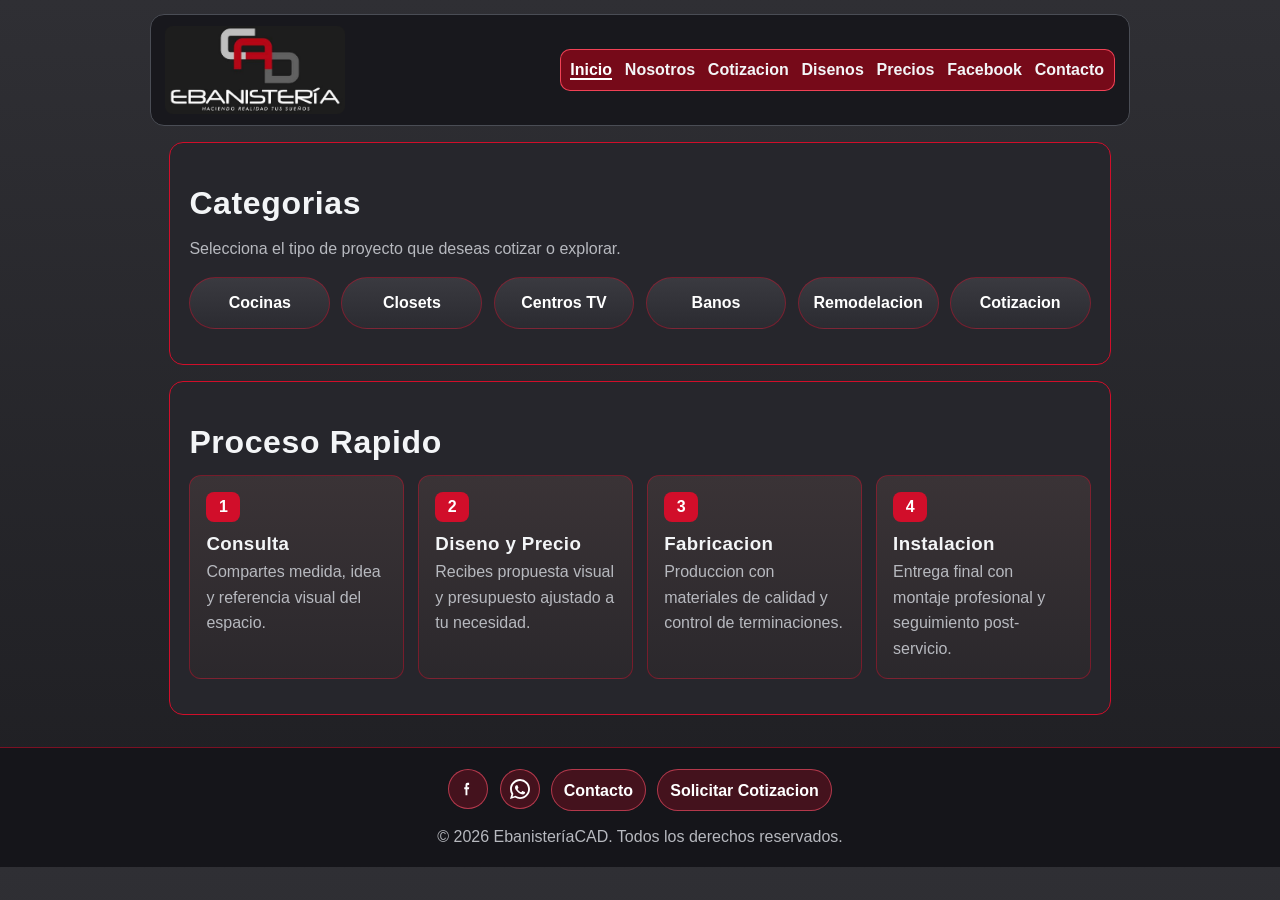
==== index.html @ e6ae1161 "Initial commit: Evanisteria CAD website" ====
﻿<!DOCTYPE html>
<html lang="en">
<head>
  <meta charset="UTF-8" />
  <meta name="viewport" content="width=device-width, initial-scale=1.0" />
  <title>EbanisteríaCAD - Inicio</title>
  <link rel="stylesheet" href="styles.css" />
</head>
<body>
  <header class="site-topbar">
    <a class="brand-logo-link" href="index.html">
      <img class="brand-logo" src="assets/logo.jpg" alt="EbanisteriaCAD logo" />
    </a>
    <nav class="top-links-nav">
      <ul>
        <li><a class="active" href="index.html">Inicio</a></li>
        <li><a href="about.html">Nosotros</a></li>
        <li><a href="quote.html">Cotizacion</a></li>
        <li><a href="designs.html">Disenos</a></li>
        <li><a href="pricing.html">Precios</a></li>
        <li><a href="facebook.html">Facebook</a></li>
        <li><a href="contact.html">Contacto</a></li>
      </ul>
    </nav>
  </header>

  <main>
    <section id="home-links">
      <h2>Categorias</h2>
      <p>Selecciona el tipo de proyecto que deseas cotizar o explorar.</p>
      <div class="category-strip">
        <a class="category-pill" href="designs.html">Cocinas</a>
        <a class="category-pill" href="designs.html">Closets</a>
        <a class="category-pill" href="designs.html">Centros TV</a>
        <a class="category-pill" href="designs.html">Banos</a>
        <a class="category-pill" href="designs.html">Remodelacion</a>
        <a class="category-pill" href="quote.html">Cotizacion</a>
      </div>
    </section>

    <section id="quick-process">
      <h2>Proceso Rapido</h2>
      <div class="process-grid">
        <article class="process-step">
          <span class="step-index">1</span>
          <h3>Consulta</h3>
          <p>Compartes medida, idea y referencia visual del espacio.</p>
        </article>
        <article class="process-step">
          <span class="step-index">2</span>
          <h3>Diseno y Precio</h3>
          <p>Recibes propuesta visual y presupuesto ajustado a tu necesidad.</p>
        </article>
        <article class="process-step">
          <span class="step-index">3</span>
          <h3>Fabricacion</h3>
          <p>Produccion con materiales de calidad y control de terminaciones.</p>
        </article>
        <article class="process-step">
          <span class="step-index">4</span>
          <h3>Instalacion</h3>
          <p>Entrega final con montaje profesional y seguimiento post-servicio.</p>
        </article>
      </div>
    </section>
  </main>

  <footer class="site-footer">
    <div class="footer-links">
      <a class="footer-link icon-only" href="https://www.facebook.com/share/1GQxtdCVWr/" target="_blank" rel="noopener noreferrer" aria-label="Facebook" title="Facebook">
        <svg viewBox="0 0 16 16" aria-hidden="true">
          <path d="M8.94 6.5H7.5V5.3c0-.35.23-.43.39-.43h1V3.01L7.6 3C6.26 3 6 4.03 6 5.2v1.3H5v1.7h1v4.8h1.5V8.2h1.27l.17-1.7z"/>
        </svg>
        <span class="sr-only">Facebook</span>
      </a>
      <a class="footer-link icon-only" href="https://wa.me/17874464469" target="_blank" rel="noopener noreferrer" aria-label="WhatsApp" title="WhatsApp">
        <svg viewBox="0 0 16 16" aria-hidden="true">
          <path d="M13.601 2.326A7.854 7.854 0 0 0 8 0C3.582 0 0 3.582 0 8a7.95 7.95 0 0 0 1.149 4.106L0 16l4.014-1.123A7.93 7.93 0 0 0 8 16c4.418 0 8-3.582 8-8 0-2.136-.832-4.146-2.399-5.674zM8 14.5a6.47 6.47 0 0 1-3.316-.913l-.237-.142-2.382.666.636-2.322-.154-.238A6.472 6.472 0 0 1 1.5 8C1.5 4.41 4.41 1.5 8 1.5S14.5 4.41 14.5 8 11.59 14.5 8 14.5zm3.615-4.261c-.197-.099-1.17-.578-1.351-.643-.181-.066-.312-.099-.444.099-.131.197-.51.643-.624.775-.115.132-.23.148-.427.05-.197-.099-.83-.306-1.58-.975-.584-.52-.978-1.162-1.093-1.36-.115-.197-.012-.304.087-.403.089-.088.197-.23.296-.345.099-.115.132-.197.197-.329.066-.132.033-.247-.017-.346-.05-.099-.444-1.071-.608-1.469-.16-.387-.323-.334-.444-.34l-.378-.007a.726.726 0 0 0-.526.247c-.181.197-.69.675-.69 1.646s.707 1.909.805 2.041c.099.132 1.39 2.124 3.37 2.977.471.203.839.324 1.126.415.473.15.904.129 1.244.078.38-.057 1.17-.478 1.336-.94.165-.461.165-.857.115-.94-.05-.083-.181-.132-.378-.23z"/>
        </svg>
        <span class="sr-only">WhatsApp</span>
      </a>
      <a class="footer-link" href="contact.html">Contacto</a>
      <a class="footer-link" href="quote.html">Solicitar Cotizacion</a>
    </div>
    <p>&copy; 2026 EbanisteríaCAD. Todos los derechos reservados.</p>
  </footer>

  <script src="script.js"></script>
</body>
</html>
---- styles.css ----
:root {
  --brand-bg: #1d1d21;
  --brand-bg-soft: #26262c;
  --brand-bg-card: #2f2f36;
  --brand-silver: #b7b9bf;
  --brand-white: #f3f5f7;
  --brand-red: #d10e2a;
  --brand-red-dark: #a00a21;
  --brand-line: #4a4d55;
}

* {
  margin: 0;
  padding: 0;
  box-sizing: border-box;
}

body {
  font-family: "Segoe UI", Tahoma, Geneva, Verdana, sans-serif;
  line-height: 1.6;
  background: linear-gradient(180deg, #2f2f34 0%, #1e1e22 100%);
  color: var(--brand-white);
}

.site-topbar {
  max-width: 980px;
  margin: 0.9rem auto 0;
  padding: 0.65rem 0.9rem;
  display: flex;
  align-items: center;
  justify-content: space-between;
  gap: 1rem;
  background: rgba(24, 24, 28, 0.94);
  border: 1px solid var(--brand-line);
  border-radius: 14px;
  position: sticky;
  top: 0.6rem;
  z-index: 20;
  backdrop-filter: blur(4px);
}

.brand-logo-link {
  display: inline-flex;
  align-items: center;
  text-decoration: none;
}

.brand-logo {
  width: 180px;
  max-width: 42vw;
  height: auto;
  border-radius: 8px;
}

.top-links-nav {
  background: rgba(146, 8, 26, 0.78);
  border: 1px solid rgba(255, 72, 92, 0.9);
  border-radius: 10px;
  padding: 0.45rem 0.6rem;
}

.top-links-nav ul {
  list-style: none;
  display: flex;
  justify-content: center;
  gap: 0.8rem;
  margin: 0;
  flex-wrap: wrap;
}

.top-links-nav a {
  color: var(--brand-white);
  text-decoration: none;
  font-weight: 700;
  border-bottom: 2px solid transparent;
  transition: color 0.2s ease, border-color 0.2s ease;
}

.top-links-nav a:hover,
.top-links-nav a.active {
  color: #fff;
  border-color: #fff;
}

main {
  max-width: 980px;
  margin: auto;
}

section {
  padding: 2.2rem 1.2rem;
}

h1,
h2,
h3 {
  letter-spacing: 0.02em;
}

h2 {
  font-size: clamp(1.55rem, 2.5vw, 2rem);
  margin-bottom: 0.4rem;
}

p {
  color: var(--brand-silver);
}

.accent-line {
  width: 92px;
  height: 4px;
  margin: 0.8rem auto 0;
  border-radius: 999px;
  background: var(--brand-red);
}

#about,
#quote,
#designs,
#pricing,
#contact,
#facebook,
#home-links,
#quick-process {
  background: var(--brand-bg-soft);
  border: 1px solid var(--brand-red);
  border-radius: 14px;
  margin: 1rem 1.2rem;
}

#home-links p {
  margin-bottom: 1rem;
}

.category-strip {
  display: grid;
  grid-template-columns: repeat(auto-fit, minmax(140px, 1fr));
  gap: 0.7rem;
}

.category-pill {
  display: block;
  text-align: center;
  text-decoration: none;
  color: #fff;
  font-weight: 700;
  padding: 0.75rem 0.55rem;
  border: 1px solid rgba(209, 14, 42, 0.45);
  border-radius: 999px;
  background: linear-gradient(180deg, #3a3a40 0%, #2b2b31 100%);
  transition: border-color 0.2s ease, transform 0.2s ease, background 0.2s ease;
}

.category-pill:hover {
  border-color: #ff5b72;
  transform: translateY(-2px);
  background: linear-gradient(180deg, #4a3a3f 0%, #33272a 100%);
}

.design-gallery,
.product-gallery {
  display: grid;
  grid-template-columns: repeat(auto-fit, minmax(220px, 1fr));
  gap: 1rem;
  margin-top: 1rem;
}

.design-card,
.product-card {
  background: var(--brand-bg-card);
  padding: 1rem;
  border: 1px solid var(--brand-line);
  border-radius: 10px;
}

a.design-card {
  text-decoration: none;
  color: var(--brand-white);
  transition: border-color 0.2s ease, color 0.2s ease;
}

a.design-card:hover {
  border-color: var(--brand-red);
  color: #ffb7c2;
}

.process-grid {
  display: grid;
  grid-template-columns: repeat(auto-fit, minmax(210px, 1fr));
  gap: 0.9rem;
}

.process-step {
  background: linear-gradient(180deg, #3a3336 0%, #2b282c 100%);
  border: 1px solid rgba(209, 14, 42, 0.45);
  border-radius: 12px;
  padding: 1rem;
}

.step-index {
  display: inline-block;
  min-width: 34px;
  text-align: center;
  font-weight: 800;
  color: #fff;
  background: var(--brand-red);
  border-radius: 8px;
  margin-bottom: 0.45rem;
  padding: 0.15rem 0.4rem;
}

.product-placeholder {
  height: 150px;
  border-radius: 8px;
  background: linear-gradient(135deg, #3d3d45, #2c2c33);
  border: 1px dashed var(--brand-silver);
  margin-bottom: 0.7rem;
}

table {
  width: 100%;
  border-collapse: collapse;
  margin-top: 1rem;
}

table,
th,
td {
  border: 1px solid rgba(209, 14, 42, 0.55);
}

th {
  background: #33262a;
}

th,
td {
  padding: 0.6rem;
}

form {
  display: flex;
  flex-direction: column;
  gap: 0.6rem;
  margin-top: 1rem;
}

input,
textarea {
  padding: 0.65rem;
  border: 1px solid #5a5d66;
  background: #1a1a1f;
  color: var(--brand-white);
  border-radius: 8px;
}

button {
  background: var(--brand-red);
  color: var(--brand-white);
  padding: 0.75rem;
  border: none;
  cursor: pointer;
  border-radius: 8px;
  font-weight: 600;
  transition: background 0.2s ease;
}

button:hover {
  background: var(--brand-red-dark);
}

.fb-link {
  color: var(--brand-red);
}

footer {
  background: #15151a;
  color: var(--brand-silver);
  text-align: center;
  padding: 1.35rem 1rem 1.1rem;
  margin-top: 2rem;
  border-top: 1px solid rgba(209, 14, 42, 0.55);
}

.footer-links {
  display: flex;
  justify-content: center;
  flex-wrap: wrap;
  gap: 0.7rem;
  margin-bottom: 0.8rem;
}

.footer-link {
  display: inline-block;
  padding: 0.45rem 0.75rem;
  border-radius: 999px;
  text-decoration: none;
  font-weight: 700;
  color: #fff;
  background: rgba(209, 14, 42, 0.25);
  border: 1px solid rgba(255, 82, 108, 0.6);
}

.footer-link:hover {
  background: rgba(209, 14, 42, 0.38);
}

.footer-link svg {
  width: 20px;
  height: 20px;
  display: block;
  fill: currentColor;
}

.footer-link.icon-only {
  width: 40px;
  height: 40px;
  padding: 0;
  display: inline-flex;
  align-items: center;
  justify-content: center;
}

.sr-only {
  position: absolute;
  width: 1px;
  height: 1px;
  padding: 0;
  margin: -1px;
  overflow: hidden;
  clip: rect(0, 0, 0, 0);
  white-space: nowrap;
  border: 0;
}

@media (max-width: 640px) {
  section {
    padding: 1.6rem 1rem;
  }

  .site-topbar {
    flex-direction: column;
    align-items: stretch;
    padding: 0.65rem;
    margin-left: 0.4rem;
    margin-right: 0.4rem;
  }

  .brand-logo {
    width: 160px;
    margin: 0 auto;
  }

  .top-links-nav ul {
    gap: 0.45rem 0.8rem;
  }
}
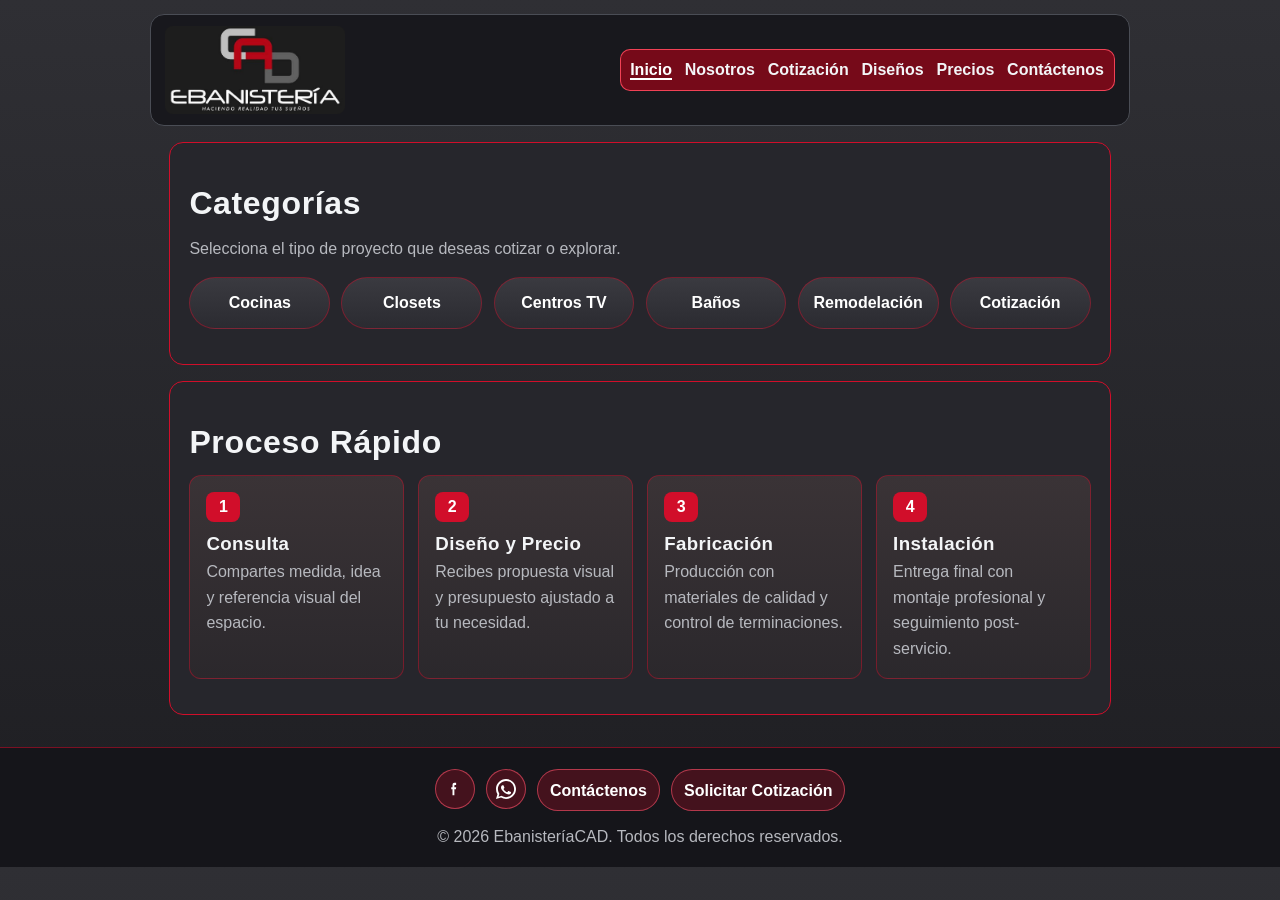
==== commit de1646c9: "Unificar header y corregir textos espanoles en todas las paginas" ====
--- a/index.html
+++ b/index.html
@@ -1,45 +1,44 @@
-﻿<!DOCTYPE html>
-<html lang="en">
+<!DOCTYPE html>
+<html lang="es">
 <head>
   <meta charset="UTF-8" />
   <meta name="viewport" content="width=device-width, initial-scale=1.0" />
-  <title>EbanisteríaCAD - Inicio</title>
+  <title>Ebanister�aCAD - Inicio</title>
   <link rel="stylesheet" href="styles.css" />
 </head>
 <body>
   <header class="site-topbar">
     <a class="brand-logo-link" href="index.html">
-      <img class="brand-logo" src="assets/logo.jpg" alt="EbanisteriaCAD logo" />
+      <img class="brand-logo" src="assets/logo.jpg" alt="Ebanister�aCAD logo" />
     </a>
     <nav class="top-links-nav">
       <ul>
         <li><a class="active" href="index.html">Inicio</a></li>
         <li><a href="about.html">Nosotros</a></li>
-        <li><a href="quote.html">Cotizacion</a></li>
-        <li><a href="designs.html">Disenos</a></li>
+        <li><a href="quote.html">Cotizaci�n</a></li>
+        <li><a href="designs.html">Dise�os</a></li>
         <li><a href="pricing.html">Precios</a></li>
-        <li><a href="facebook.html">Facebook</a></li>
-        <li><a href="contact.html">Contacto</a></li>
+        <li><a href="contact.html">Cont&aacute;ctenos</a></li>
       </ul>
     </nav>
   </header>
 
   <main>
     <section id="home-links">
-      <h2>Categorias</h2>
+      <h2>Categor�as</h2>
       <p>Selecciona el tipo de proyecto que deseas cotizar o explorar.</p>
       <div class="category-strip">
         <a class="category-pill" href="designs.html">Cocinas</a>
         <a class="category-pill" href="designs.html">Closets</a>
         <a class="category-pill" href="designs.html">Centros TV</a>
-        <a class="category-pill" href="designs.html">Banos</a>
-        <a class="category-pill" href="designs.html">Remodelacion</a>
-        <a class="category-pill" href="quote.html">Cotizacion</a>
+        <a class="category-pill" href="designs.html">Ba�os</a>
+        <a class="category-pill" href="designs.html">Remodelaci�n</a>
+        <a class="category-pill" href="quote.html">Cotizaci�n</a>
       </div>
     </section>
 
     <section id="quick-process">
-      <h2>Proceso Rapido</h2>
+      <h2>Proceso R�pido</h2>
       <div class="process-grid">
         <article class="process-step">
           <span class="step-index">1</span>
@@ -48,17 +47,17 @@
         </article>
         <article class="process-step">
           <span class="step-index">2</span>
-          <h3>Diseno y Precio</h3>
+          <h3>Dise�o y Precio</h3>
           <p>Recibes propuesta visual y presupuesto ajustado a tu necesidad.</p>
         </article>
         <article class="process-step">
           <span class="step-index">3</span>
-          <h3>Fabricacion</h3>
-          <p>Produccion con materiales de calidad y control de terminaciones.</p>
+          <h3>Fabricaci�n</h3>
+          <p>Producci�n con materiales de calidad y control de terminaciones.</p>
         </article>
         <article class="process-step">
           <span class="step-index">4</span>
-          <h3>Instalacion</h3>
+          <h3>Instalaci�n</h3>
           <p>Entrega final con montaje profesional y seguimiento post-servicio.</p>
         </article>
       </div>
@@ -79,13 +78,18 @@
         </svg>
         <span class="sr-only">WhatsApp</span>
       </a>
-      <a class="footer-link" href="contact.html">Contacto</a>
-      <a class="footer-link" href="quote.html">Solicitar Cotizacion</a>
+      <a class="footer-link" href="contact.html">Cont&aacute;ctenos</a>
+      <a class="footer-link" href="quote.html">Solicitar Cotizaci�n</a>
     </div>
-    <p>&copy; 2026 EbanisteríaCAD. Todos los derechos reservados.</p>
+    <p>&copy; 2026 Ebanister�aCAD. Todos los derechos reservados.</p>
   </footer>
 
   <script src="script.js"></script>
 </body>
 </html>
 
+
+
+
+
+
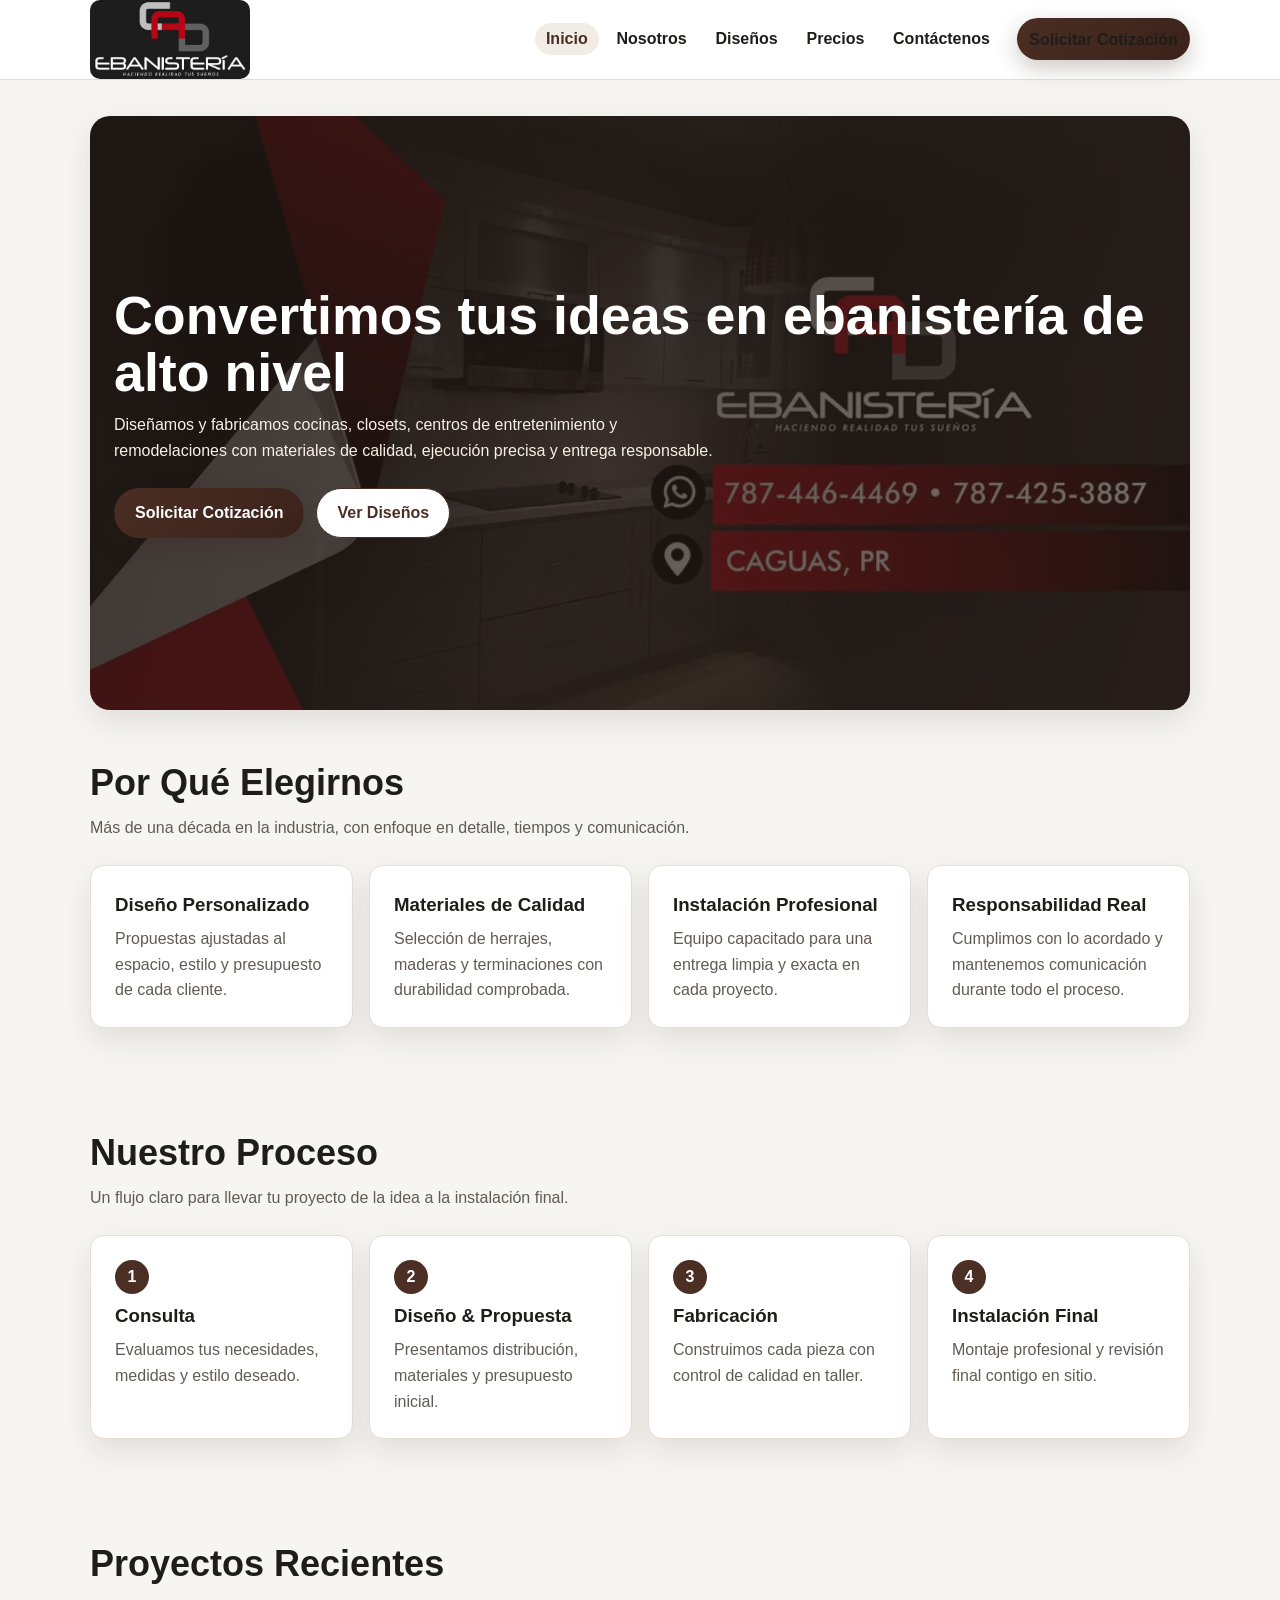
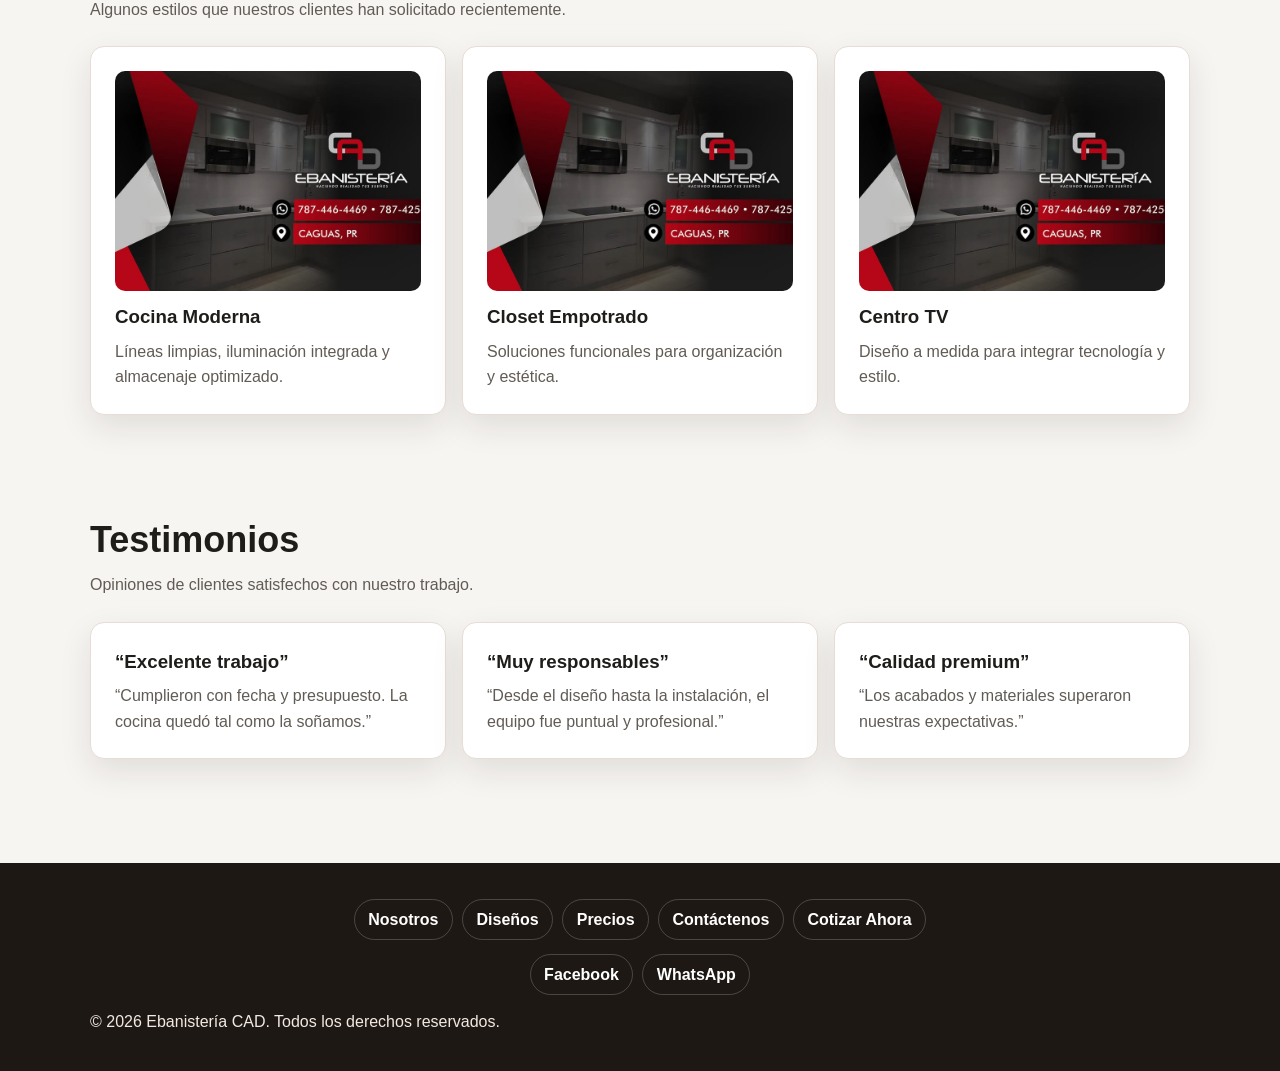
==== commit d9926425: "Complete multi-page professional redesign and UX upgrade" ====
--- a/index.html
+++ b/index.html
@@ -1,95 +1,133 @@
-<!DOCTYPE html>
+﻿<!DOCTYPE html>
 <html lang="es">
 <head>
   <meta charset="UTF-8" />
   <meta name="viewport" content="width=device-width, initial-scale=1.0" />
-  <title>Ebanister�aCAD - Inicio</title>
+  <title>Ebanistería CAD | Cocinas, Closets y Remodelaciones en Puerto Rico</title>
+  <meta name="description" content="Ebanistería CAD diseña y fabrica cocinas, closets, centros TV, baños y remodelaciones a medida con acabados premium y servicio responsable." />
+  <meta property="og:title" content="Ebanistería CAD | Muebles y Ebanistería a Medida" />
+  <meta property="og:description" content="Creamos espacios funcionales y elegantes para tu hogar: cocinas, closets y más." />
+  <meta property="og:type" content="website" />
+  <meta property="og:url" content="https://burgosaxel.github.io/EbanisteriaCAD_Website/index.html" />
+  <meta property="og:image" content="https://burgosaxel.github.io/EbanisteriaCAD_Website/assets/index-hero.jpg" />
   <link rel="stylesheet" href="styles.css" />
 </head>
 <body>
-  <header class="site-topbar">
-    <a class="brand-logo-link" href="index.html">
-      <img class="brand-logo" src="assets/logo.jpg" alt="Ebanister�aCAD logo" />
-    </a>
-    <nav class="top-links-nav">
-      <ul>
-        <li><a class="active" href="index.html">Inicio</a></li>
-        <li><a href="about.html">Nosotros</a></li>
-        <li><a href="quote.html">Cotizaci�n</a></li>
-        <li><a href="designs.html">Dise�os</a></li>
-        <li><a href="pricing.html">Precios</a></li>
-        <li><a href="contact.html">Cont&aacute;ctenos</a></li>
-      </ul>
-    </nav>
-  </header>
+  <header class="site-topbar"></header>
 
   <main>
-    <section id="home-links">
-      <h2>Categor�as</h2>
-      <p>Selecciona el tipo de proyecto que deseas cotizar o explorar.</p>
-      <div class="category-strip">
-        <a class="category-pill" href="designs.html">Cocinas</a>
-        <a class="category-pill" href="designs.html">Closets</a>
-        <a class="category-pill" href="designs.html">Centros TV</a>
-        <a class="category-pill" href="designs.html">Ba�os</a>
-        <a class="category-pill" href="designs.html">Remodelaci�n</a>
-        <a class="category-pill" href="quote.html">Cotizaci�n</a>
+    <section class="hero container" aria-label="Hero principal">
+      <div>
+        <h1>Convertimos tus ideas en ebanistería de alto nivel</h1>
+        <p>Diseñamos y fabricamos cocinas, closets, centros de entretenimiento y remodelaciones con materiales de calidad, ejecución precisa y entrega responsable.</p>
+        <div class="hero-actions">
+          <a class="btn btn-primary" href="quote.html">Solicitar Cotización</a>
+          <a class="btn btn-outline" href="designs.html">Ver Diseños</a>
+        </div>
       </div>
     </section>
 
-    <section id="quick-process">
-      <h2>Proceso R�pido</h2>
-      <div class="process-grid">
-        <article class="process-step">
-          <span class="step-index">1</span>
-          <h3>Consulta</h3>
-          <p>Compartes medida, idea y referencia visual del espacio.</p>
-        </article>
-        <article class="process-step">
-          <span class="step-index">2</span>
-          <h3>Dise�o y Precio</h3>
-          <p>Recibes propuesta visual y presupuesto ajustado a tu necesidad.</p>
-        </article>
-        <article class="process-step">
-          <span class="step-index">3</span>
-          <h3>Fabricaci�n</h3>
-          <p>Producci�n con materiales de calidad y control de terminaciones.</p>
-        </article>
-        <article class="process-step">
-          <span class="step-index">4</span>
-          <h3>Instalaci�n</h3>
-          <p>Entrega final con montaje profesional y seguimiento post-servicio.</p>
-        </article>
+    <section class="section">
+      <div class="container">
+        <h2 class="section-title">Por Qué Elegirnos</h2>
+        <p class="section-subtitle">Más de una década en la industria, con enfoque en detalle, tiempos y comunicación.</p>
+        <div class="grid grid-4">
+          <article class="card feature-card">
+            <h3>Diseño Personalizado</h3>
+            <p>Propuestas ajustadas al espacio, estilo y presupuesto de cada cliente.</p>
+          </article>
+          <article class="card feature-card">
+            <h3>Materiales de Calidad</h3>
+            <p>Selección de herrajes, maderas y terminaciones con durabilidad comprobada.</p>
+          </article>
+          <article class="card feature-card">
+            <h3>Instalación Profesional</h3>
+            <p>Equipo capacitado para una entrega limpia y exacta en cada proyecto.</p>
+          </article>
+          <article class="card feature-card">
+            <h3>Responsabilidad Real</h3>
+            <p>Cumplimos con lo acordado y mantenemos comunicación durante todo el proceso.</p>
+          </article>
+        </div>
+      </div>
+    </section>
+
+    <section class="section">
+      <div class="container">
+        <h2 class="section-title">Nuestro Proceso</h2>
+        <p class="section-subtitle">Un flujo claro para llevar tu proyecto de la idea a la instalación final.</p>
+        <div class="grid grid-4">
+          <article class="card process-card">
+            <span class="process-number">1</span>
+            <h3>Consulta</h3>
+            <p>Evaluamos tus necesidades, medidas y estilo deseado.</p>
+          </article>
+          <article class="card process-card">
+            <span class="process-number">2</span>
+            <h3>Diseño & Propuesta</h3>
+            <p>Presentamos distribución, materiales y presupuesto inicial.</p>
+          </article>
+          <article class="card process-card">
+            <span class="process-number">3</span>
+            <h3>Fabricación</h3>
+            <p>Construimos cada pieza con control de calidad en taller.</p>
+          </article>
+          <article class="card process-card">
+            <span class="process-number">4</span>
+            <h3>Instalación Final</h3>
+            <p>Montaje profesional y revisión final contigo en sitio.</p>
+          </article>
+        </div>
+      </div>
+    </section>
+
+    <section class="section">
+      <div class="container">
+        <h2 class="section-title">Proyectos Recientes</h2>
+        <p class="section-subtitle">Algunos estilos que nuestros clientes han solicitado recientemente.</p>
+        <div class="grid grid-3">
+          <article class="card project-card">
+            <img class="project-thumb" src="assets/index-hero.jpg" alt="Proyecto de cocina moderna con madera clara" />
+            <h3>Cocina Moderna</h3>
+            <p>Líneas limpias, iluminación integrada y almacenaje optimizado.</p>
+          </article>
+          <article class="card project-card">
+            <img class="project-thumb" src="assets/index-hero.jpg" alt="Proyecto de closet empotrado con acabado elegante" />
+            <h3>Closet Empotrado</h3>
+            <p>Soluciones funcionales para organización y estética.</p>
+          </article>
+          <article class="card project-card">
+            <img class="project-thumb" src="assets/index-hero.jpg" alt="Centro de entretenimiento en sala con panelado en madera" />
+            <h3>Centro TV</h3>
+            <p>Diseño a medida para integrar tecnología y estilo.</p>
+          </article>
+        </div>
+      </div>
+    </section>
+
+    <section class="section">
+      <div class="container">
+        <h2 class="section-title">Testimonios</h2>
+        <p class="section-subtitle">Opiniones de clientes satisfechos con nuestro trabajo.</p>
+        <div class="grid grid-3">
+          <article class="card testimonial-card">
+            <h3>“Excelente trabajo”</h3>
+            <p>“Cumplieron con fecha y presupuesto. La cocina quedó tal como la soñamos.”</p>
+          </article>
+          <article class="card testimonial-card">
+            <h3>“Muy responsables”</h3>
+            <p>“Desde el diseño hasta la instalación, el equipo fue puntual y profesional.”</p>
+          </article>
+          <article class="card testimonial-card">
+            <h3>“Calidad premium”</h3>
+            <p>“Los acabados y materiales superaron nuestras expectativas.”</p>
+          </article>
+        </div>
       </div>
     </section>
   </main>
 
-  <footer class="site-footer">
-    <div class="footer-links">
-      <a class="footer-link icon-only" href="https://www.facebook.com/share/1GQxtdCVWr/" target="_blank" rel="noopener noreferrer" aria-label="Facebook" title="Facebook">
-        <svg viewBox="0 0 16 16" aria-hidden="true">
-          <path d="M8.94 6.5H7.5V5.3c0-.35.23-.43.39-.43h1V3.01L7.6 3C6.26 3 6 4.03 6 5.2v1.3H5v1.7h1v4.8h1.5V8.2h1.27l.17-1.7z"/>
-        </svg>
-        <span class="sr-only">Facebook</span>
-      </a>
-      <a class="footer-link icon-only" href="https://wa.me/17874464469" target="_blank" rel="noopener noreferrer" aria-label="WhatsApp" title="WhatsApp">
-        <svg viewBox="0 0 16 16" aria-hidden="true">
-          <path d="M13.601 2.326A7.854 7.854 0 0 0 8 0C3.582 0 0 3.582 0 8a7.95 7.95 0 0 0 1.149 4.106L0 16l4.014-1.123A7.93 7.93 0 0 0 8 16c4.418 0 8-3.582 8-8 0-2.136-.832-4.146-2.399-5.674zM8 14.5a6.47 6.47 0 0 1-3.316-.913l-.237-.142-2.382.666.636-2.322-.154-.238A6.472 6.472 0 0 1 1.5 8C1.5 4.41 4.41 1.5 8 1.5S14.5 4.41 14.5 8 11.59 14.5 8 14.5zm3.615-4.261c-.197-.099-1.17-.578-1.351-.643-.181-.066-.312-.099-.444.099-.131.197-.51.643-.624.775-.115.132-.23.148-.427.05-.197-.099-.83-.306-1.58-.975-.584-.52-.978-1.162-1.093-1.36-.115-.197-.012-.304.087-.403.089-.088.197-.23.296-.345.099-.115.132-.197.197-.329.066-.132.033-.247-.017-.346-.05-.099-.444-1.071-.608-1.469-.16-.387-.323-.334-.444-.34l-.378-.007a.726.726 0 0 0-.526.247c-.181.197-.69.675-.69 1.646s.707 1.909.805 2.041c.099.132 1.39 2.124 3.37 2.977.471.203.839.324 1.126.415.473.15.904.129 1.244.078.38-.057 1.17-.478 1.336-.94.165-.461.165-.857.115-.94-.05-.083-.181-.132-.378-.23z"/>
-        </svg>
-        <span class="sr-only">WhatsApp</span>
-      </a>
-      <a class="footer-link" href="contact.html">Cont&aacute;ctenos</a>
-      <a class="footer-link" href="quote.html">Solicitar Cotizaci�n</a>
-    </div>
-    <p>&copy; 2026 Ebanister�aCAD. Todos los derechos reservados.</p>
-  </footer>
-
-  <script src="script.js"></script>
+  <footer class="site-footer"></footer>
+  <script src="script.js?v=20260303"></script>
 </body>
 </html>
-
-
-
-
-
-
--- a/styles.css
+++ b/styles.css
@@ -1,327 +1,425 @@
-:root {
-  --brand-bg: #1d1d21;
-  --brand-bg-soft: #26262c;
-  --brand-bg-card: #2f2f36;
-  --brand-silver: #b7b9bf;
-  --brand-white: #f3f5f7;
-  --brand-red: #d10e2a;
-  --brand-red-dark: #a00a21;
-  --brand-line: #4a4d55;
+﻿:root {
+  --color-primary: #4b2e24;
+  --color-primary-strong: #3a221a;
+  --color-accent: #c58f5f;
+  --color-bg: #f7f5f2;
+  --color-surface: #ffffff;
+  --color-text: #1f1d1a;
+  --color-muted: #615b55;
+  --color-border: #e6ddd4;
+  --radius: 14px;
+  --shadow: 0 12px 32px rgba(30, 20, 12, 0.1);
+  --space-1: 0.5rem;
+  --space-2: 0.75rem;
+  --space-3: 1rem;
+  --space-4: 1.5rem;
+  --space-5: 2.25rem;
+  --space-6: 3.25rem;
+  --container: 1100px;
 }
 
 * {
+  box-sizing: border-box;
   margin: 0;
   padding: 0;
-  box-sizing: border-box;
+}
+
+html,
+body {
+  min-height: 100%;
 }
 
 body {
   font-family: "Segoe UI", Tahoma, Geneva, Verdana, sans-serif;
+  background: var(--color-bg);
+  color: var(--color-text);
   line-height: 1.6;
-  background: linear-gradient(180deg, #2f2f34 0%, #1e1e22 100%);
-  color: var(--brand-white);
+}
+
+a {
+  color: inherit;
+}
+
+img {
+  max-width: 100%;
+  display: block;
+}
+
+.container {
+  width: min(var(--container), calc(100% - 2rem));
+  margin-inline: auto;
+}
+
+.section {
+  padding: var(--space-6) 0;
+}
+
+.section-title {
+  font-size: clamp(1.65rem, 3vw, 2.25rem);
+  line-height: 1.15;
+  margin-bottom: var(--space-2);
+}
+
+.section-subtitle {
+  color: var(--color-muted);
+  margin-bottom: var(--space-4);
+}
+
+.grid {
+  display: grid;
+  gap: var(--space-3);
+}
+
+.card {
+  background: var(--color-surface);
+  border: 1px solid var(--color-border);
+  border-radius: var(--radius);
+  box-shadow: var(--shadow);
+  padding: var(--space-4);
+}
+
+.btn {
+  display: inline-flex;
+  align-items: center;
+  justify-content: center;
+  gap: 0.5rem;
+  border-radius: 999px;
+  padding: 0.72rem 1.25rem;
+  font-weight: 700;
+  text-decoration: none;
+  border: 1px solid transparent;
+  cursor: pointer;
+  transition: transform 0.2s ease, box-shadow 0.2s ease, background 0.2s ease;
+}
+
+.btn:hover {
+  transform: translateY(-1px);
+}
+
+.btn-primary {
+  background: linear-gradient(135deg, var(--color-primary), var(--color-primary-strong));
+  color: #fff;
+  box-shadow: 0 8px 22px rgba(58, 34, 26, 0.25);
+}
+
+.btn-primary:hover {
+  box-shadow: 0 10px 28px rgba(58, 34, 26, 0.35);
+}
+
+.btn-outline {
+  border-color: var(--color-primary);
+  color: var(--color-primary);
+  background: #fff;
+}
+
+.btn-outline:hover {
+  background: #f2ece7;
 }
 
 .site-topbar {
-  max-width: 980px;
-  margin: 0.9rem auto 0;
-  padding: 0.65rem 0.9rem;
+  position: sticky;
+  top: 0;
+  z-index: 50;
+  background: rgba(255, 255, 255, 0.97);
+  border-bottom: 1px solid var(--color-border);
+  backdrop-filter: blur(8px);
+}
+
+.topbar-inner {
+  min-height: 74px;
   display: flex;
   align-items: center;
   justify-content: space-between;
   gap: 1rem;
-  background: rgba(24, 24, 28, 0.94);
-  border: 1px solid var(--brand-line);
-  border-radius: 14px;
-  position: sticky;
-  top: 0.6rem;
-  z-index: 20;
-  backdrop-filter: blur(4px);
-}
-
-.brand-logo-link {
+}
+
+.brand-logo {
+  width: 160px;
+  border-radius: 10px;
+}
+
+.nav-toggle {
   display: inline-flex;
-  align-items: center;
-  text-decoration: none;
-}
-
-.brand-logo {
-  width: 180px;
-  max-width: 42vw;
-  height: auto;
-  border-radius: 8px;
+  flex-direction: column;
+  gap: 4px;
+  border: 1px solid var(--color-border);
+  background: #fff;
+  border-radius: 10px;
+  padding: 0.4rem;
+}
+
+.nav-toggle span {
+  width: 18px;
+  height: 2px;
+  background: var(--color-primary);
+  display: block;
 }
 
 .top-links-nav {
-  background: rgba(146, 8, 26, 0.78);
-  border: 1px solid rgba(255, 72, 92, 0.9);
-  border-radius: 10px;
-  padding: 0.45rem 0.6rem;
+  position: absolute;
+  top: 74px;
+  left: 0;
+  right: 0;
+  background: #fff;
+  border-bottom: 1px solid var(--color-border);
+  box-shadow: 0 14px 28px rgba(0, 0, 0, 0.08);
+  padding: 0.85rem 1rem 1rem;
+  display: none;
+}
+
+.top-links-nav.is-open {
+  display: block;
 }
 
 .top-links-nav ul {
   list-style: none;
+  display: grid;
+  gap: 0.35rem;
+  margin-bottom: 0.75rem;
+}
+
+.top-links-nav a {
+  text-decoration: none;
+  color: var(--color-text);
+  font-weight: 600;
+  padding: 0.4rem 0.2rem;
+  border-radius: 8px;
+}
+
+.top-links-nav a.active,
+.top-links-nav a:hover {
+  color: var(--color-primary);
+}
+
+.nav-cta {
+  width: 100%;
+}
+
+main {
+  padding: var(--space-5) 0 var(--space-6);
+}
+
+.hero {
+  position: relative;
+  border-radius: calc(var(--radius) + 6px);
+  overflow: hidden;
+  min-height: 66svh;
   display: flex;
+  align-items: center;
+  padding: var(--space-6) var(--space-4);
+  box-shadow: var(--shadow);
+  color: #fff;
+  background:
+    linear-gradient(110deg, rgba(30, 22, 18, 0.82), rgba(45, 31, 24, 0.62)),
+    url('assets/index-hero.jpg') center/cover no-repeat;
+}
+
+.hero h1 {
+  font-size: clamp(2rem, 4.2vw, 3.4rem);
+  line-height: 1.05;
+  margin-bottom: var(--space-2);
+}
+
+.hero p {
+  max-width: 620px;
+  color: #f9efe7;
+  margin-bottom: var(--space-4);
+}
+
+.hero-actions {
+  display: flex;
+  flex-wrap: wrap;
+  gap: 0.75rem;
+}
+
+.feature-card h3,
+.process-card h3,
+.testimonial-card h3,
+.project-card h3,
+.package-card h3,
+.gallery-card h3 {
+  margin-bottom: 0.4rem;
+}
+
+.feature-card p,
+.process-card p,
+.testimonial-card p,
+.project-card p,
+.package-card p,
+.gallery-card p {
+  color: var(--color-muted);
+}
+
+.process-number {
+  display: inline-flex;
+  width: 34px;
+  height: 34px;
+  align-items: center;
   justify-content: center;
-  gap: 0.8rem;
-  margin: 0;
-  flex-wrap: wrap;
-}
-
-.top-links-nav a {
-  color: var(--brand-white);
-  text-decoration: none;
-  font-weight: 700;
-  border-bottom: 2px solid transparent;
-  transition: color 0.2s ease, border-color 0.2s ease;
-}
-
-.top-links-nav a:hover,
-.top-links-nav a.active {
-  color: #fff;
-  border-color: #fff;
-}
-
-main {
-  max-width: 980px;
-  margin: auto;
-}
-
-section {
-  padding: 2.2rem 1.2rem;
-}
-
-h1,
-h2,
-h3 {
-  letter-spacing: 0.02em;
-}
-
-h2 {
-  font-size: clamp(1.55rem, 2.5vw, 2rem);
-  margin-bottom: 0.4rem;
-}
-
-p {
-  color: var(--brand-silver);
-}
-
-.accent-line {
-  width: 92px;
-  height: 4px;
-  margin: 0.8rem auto 0;
   border-radius: 999px;
-  background: var(--brand-red);
-}
-
-#about,
-#quote,
-#designs,
-#pricing,
-#contact,
-#facebook,
-#home-links,
-#quick-process {
-  background: var(--brand-bg-soft);
-  border: 1px solid var(--brand-red);
-  border-radius: 14px;
-  margin: 1rem 1.2rem;
-}
-
-#home-links p {
-  margin-bottom: 1rem;
-}
-
-.category-strip {
-  display: grid;
-  grid-template-columns: repeat(auto-fit, minmax(140px, 1fr));
-  gap: 0.7rem;
-}
-
-.category-pill {
-  display: block;
-  text-align: center;
-  text-decoration: none;
+  background: var(--color-primary);
   color: #fff;
   font-weight: 700;
-  padding: 0.75rem 0.55rem;
-  border: 1px solid rgba(209, 14, 42, 0.45);
-  border-radius: 999px;
-  background: linear-gradient(180deg, #3a3a40 0%, #2b2b31 100%);
-  transition: border-color 0.2s ease, transform 0.2s ease, background 0.2s ease;
-}
-
-.category-pill:hover {
-  border-color: #ff5b72;
-  transform: translateY(-2px);
-  background: linear-gradient(180deg, #4a3a3f 0%, #33272a 100%);
-}
-
-.design-gallery,
-.product-gallery {
+  margin-bottom: 0.45rem;
+}
+
+.project-thumb,
+.gallery-thumb {
+  width: 100%;
+  height: 220px;
+  object-fit: cover;
+  border-radius: 10px;
+  margin-bottom: 0.7rem;
+}
+
+.package-price {
+  font-size: 1.8rem;
+  font-weight: 800;
+  color: var(--color-primary);
+  margin: 0.4rem 0 0.75rem;
+}
+
+.package-features {
+  margin: 0 0 1rem 1rem;
+  color: var(--color-muted);
+}
+
+.package-features li + li {
+  margin-top: 0.25rem;
+}
+
+.form-shell {
+  background: #fff;
+  border: 1px solid var(--color-border);
+  border-radius: var(--radius);
+  box-shadow: var(--shadow);
+  padding: var(--space-4);
+}
+
+form {
   display: grid;
-  grid-template-columns: repeat(auto-fit, minmax(220px, 1fr));
-  gap: 1rem;
-  margin-top: 1rem;
-}
-
-.design-card,
-.product-card {
-  background: var(--brand-bg-card);
-  padding: 1rem;
-  border: 1px solid var(--brand-line);
+  gap: 0.9rem;
+}
+
+label {
+  font-weight: 600;
+}
+
+input,
+textarea,
+select {
+  width: 100%;
+  border: 1px solid #d6cbbf;
   border-radius: 10px;
-}
-
-a.design-card {
-  text-decoration: none;
-  color: var(--brand-white);
-  transition: border-color 0.2s ease, color 0.2s ease;
-}
-
-a.design-card:hover {
-  border-color: var(--brand-red);
-  color: #ffb7c2;
-}
-
-.process-grid {
-  display: grid;
-  grid-template-columns: repeat(auto-fit, minmax(210px, 1fr));
-  gap: 0.9rem;
-}
-
-.process-step {
-  background: linear-gradient(180deg, #3a3336 0%, #2b282c 100%);
-  border: 1px solid rgba(209, 14, 42, 0.45);
-  border-radius: 12px;
-  padding: 1rem;
-}
-
-.step-index {
-  display: inline-block;
-  min-width: 34px;
-  text-align: center;
-  font-weight: 800;
-  color: #fff;
-  background: var(--brand-red);
-  border-radius: 8px;
-  margin-bottom: 0.45rem;
-  padding: 0.15rem 0.4rem;
-}
-
-.product-placeholder {
-  height: 150px;
-  border-radius: 8px;
-  background: linear-gradient(135deg, #3d3d45, #2c2c33);
-  border: 1px dashed var(--brand-silver);
-  margin-bottom: 0.7rem;
+  background: #fff;
+  color: var(--color-text);
+  padding: 0.72rem 0.78rem;
+  font: inherit;
+}
+
+input:focus,
+textarea:focus,
+select:focus {
+  border-color: var(--color-primary);
+  box-shadow: 0 0 0 3px rgba(75, 46, 36, 0.12);
+  outline: none;
+}
+
+.form-status {
+  border-radius: 10px;
+  padding: 0.75rem;
+  font-weight: 600;
+  display: none;
+}
+
+.form-status.success,
+.form-status.error {
+  display: block;
+}
+
+.form-status.success {
+  background: #e7f7ef;
+  color: #1d6b43;
+  border: 1px solid #b6e4ca;
+}
+
+.form-status.error {
+  background: #fde9e9;
+  color: #9e2f2f;
+  border: 1px solid #f2b7b7;
 }
 
 table {
   width: 100%;
   border-collapse: collapse;
-  margin-top: 1rem;
-}
-
-table,
+  border: 1px solid var(--color-border);
+  border-radius: 12px;
+  overflow: hidden;
+  background: #fff;
+}
+
 th,
 td {
-  border: 1px solid rgba(209, 14, 42, 0.55);
+  text-align: left;
+  padding: 0.75rem;
+  border-bottom: 1px solid var(--color-border);
 }
 
 th {
-  background: #33262a;
-}
-
-th,
-td {
-  padding: 0.6rem;
-}
-
-form {
+  background: #f4ece5;
+  color: var(--color-primary);
+}
+
+.map-frame {
+  width: 100%;
+  min-height: 340px;
+  border: 0;
+  border-radius: var(--radius);
+  box-shadow: var(--shadow);
+}
+
+.contact-grid {
+  display: grid;
+  gap: 1rem;
+}
+
+.site-footer {
+  background: #1e1814;
+  color: #f2e9e2;
+  padding: var(--space-5) 0;
+}
+
+.footer-inner {
+  display: grid;
+  gap: 0.9rem;
+  text-align: center;
+}
+
+.footer-links,
+.footer-social {
   display: flex;
-  flex-direction: column;
-  gap: 0.6rem;
-  margin-top: 1rem;
-}
-
-input,
-textarea {
-  padding: 0.65rem;
-  border: 1px solid #5a5d66;
-  background: #1a1a1f;
-  color: var(--brand-white);
-  border-radius: 8px;
-}
-
-button {
-  background: var(--brand-red);
-  color: var(--brand-white);
-  padding: 0.75rem;
-  border: none;
-  cursor: pointer;
-  border-radius: 8px;
+  flex-wrap: wrap;
+  justify-content: center;
+  gap: 0.55rem;
+}
+
+.footer-link,
+.footer-icon {
+  text-decoration: none;
+  border: 1px solid rgba(255, 255, 255, 0.2);
+  border-radius: 999px;
+  padding: 0.4rem 0.85rem;
+  color: #fff;
   font-weight: 600;
   transition: background 0.2s ease;
 }
 
-button:hover {
-  background: var(--brand-red-dark);
-}
-
-.fb-link {
-  color: var(--brand-red);
-}
-
-footer {
-  background: #15151a;
-  color: var(--brand-silver);
-  text-align: center;
-  padding: 1.35rem 1rem 1.1rem;
-  margin-top: 2rem;
-  border-top: 1px solid rgba(209, 14, 42, 0.55);
-}
-
-.footer-links {
-  display: flex;
-  justify-content: center;
-  flex-wrap: wrap;
-  gap: 0.7rem;
-  margin-bottom: 0.8rem;
-}
-
-.footer-link {
-  display: inline-block;
-  padding: 0.45rem 0.75rem;
-  border-radius: 999px;
-  text-decoration: none;
-  font-weight: 700;
-  color: #fff;
-  background: rgba(209, 14, 42, 0.25);
-  border: 1px solid rgba(255, 82, 108, 0.6);
-}
-
-.footer-link:hover {
-  background: rgba(209, 14, 42, 0.38);
-}
-
-.footer-link svg {
-  width: 20px;
-  height: 20px;
-  display: block;
-  fill: currentColor;
-}
-
-.footer-link.icon-only {
-  width: 40px;
-  height: 40px;
-  padding: 0;
-  display: inline-flex;
-  align-items: center;
-  justify-content: center;
-}
-
-.sr-only {
+.footer-link:hover,
+.footer-icon:hover {
+  background: rgba(255, 255, 255, 0.12);
+}
+
+.visually-hidden {
   position: absolute;
   width: 1px;
   height: 1px;
@@ -333,25 +431,64 @@
   border: 0;
 }
 
-@media (max-width: 640px) {
-  section {
-    padding: 1.6rem 1rem;
-  }
-
-  .site-topbar {
-    flex-direction: column;
-    align-items: stretch;
-    padding: 0.65rem;
-    margin-left: 0.4rem;
-    margin-right: 0.4rem;
-  }
-
-  .brand-logo {
-    width: 160px;
-    margin: 0 auto;
+@media (min-width: 768px) {
+  .grid-2 {
+    grid-template-columns: repeat(2, minmax(0, 1fr));
+  }
+
+  .grid-3 {
+    grid-template-columns: repeat(3, minmax(0, 1fr));
+  }
+
+  .grid-4 {
+    grid-template-columns: repeat(4, minmax(0, 1fr));
+  }
+
+  .contact-grid {
+    grid-template-columns: 1fr 1fr;
+    align-items: start;
+  }
+
+  .footer-inner {
+    text-align: left;
+  }
+}
+
+@media (min-width: 980px) {
+  .nav-toggle {
+    display: none;
+  }
+
+  .top-links-nav {
+    position: static;
+    display: flex;
+    align-items: center;
+    gap: 1rem;
+    background: transparent;
+    border: 0;
+    box-shadow: none;
+    padding: 0;
   }
 
   .top-links-nav ul {
-    gap: 0.45rem 0.8rem;
-  }
-}
+    margin: 0;
+    display: flex;
+    gap: 0.4rem;
+    align-items: center;
+  }
+
+  .top-links-nav a {
+    padding: 0.45rem 0.7rem;
+    border-radius: 999px;
+  }
+
+  .top-links-nav a.active,
+  .top-links-nav a:hover {
+    background: #f2ece7;
+  }
+
+  .nav-cta {
+    width: auto;
+    white-space: nowrap;
+  }
+}
